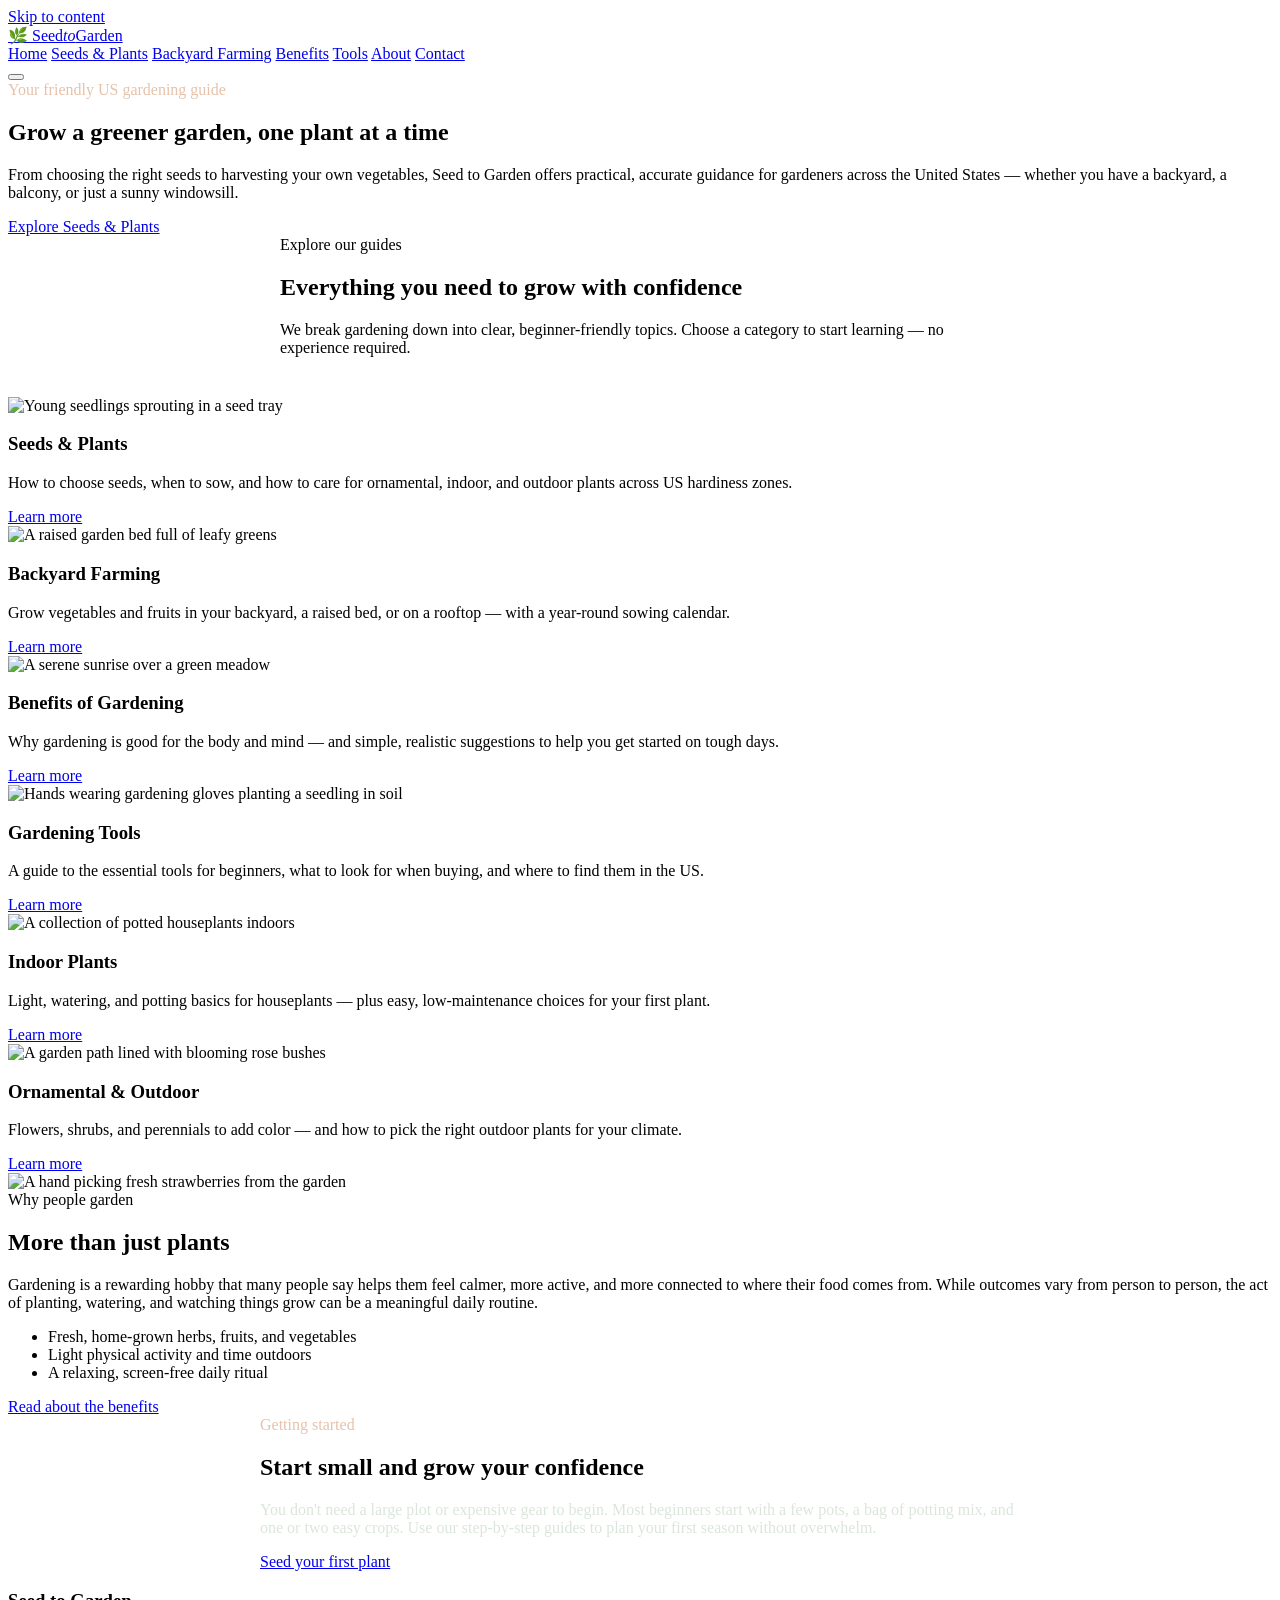
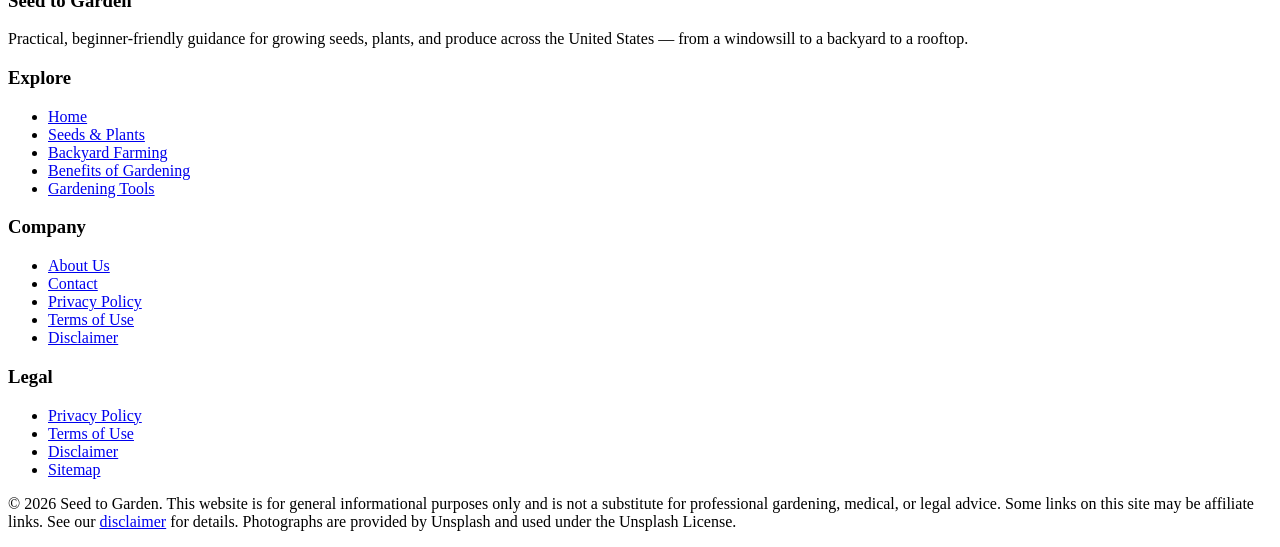
==== index.html @ 26f3e38b "Remove Google tag tracking scripts Removed Google tag (gtag.js) tracking scripts from index.html." ====
<!DOCTYPE html>
<html lang="en">
<head>
 
  <meta charset="UTF-8" />
  <meta name="viewport" content="width=device-width, initial-scale=1.0" />
  <title>Seed to Garden — Gardening Guide for the USA</title>
  <meta name="description" content="Beginner friendly guides to growing seeds, plants, fruits and vegetables across the United States. Learn how to sow, water, and care for indoor, outdoor, and ornamental plants." />
  <link rel="preconnect" href="https://fonts.googleapis.com" />
  <link rel="preconnect" href="https://fonts.gstatic.com" crossorigin />
  <link href="https://fonts.googleapis.com/css2?family=Inter:wght@400;500;600;700&family=Playfair+Display:ital,wght@0,600;0,700;1,600&display=swap" rel="stylesheet" />
  <link rel="icon" href="data:image/svg+xml,%3Csvg xmlns='http://www.w3.org/2000/svg' viewBox='0 0 32 32'%3E%3Ctext y='24' font-size='24'%3E%F0%9F%8C%BF%3C/text%3E%3C/svg%3E" />
  <link rel="stylesheet" href="css/styles.css" />
</head>
<body>
  <a class="skip-link" href="#main">Skip to content</a>
  <header class="site-header" id="siteHeader">
    <div class="container header-inner">
      <a class="brand" href="index.html">
        <span class="brand-mark" aria-hidden="true">🌿</span>
        <span class="brand-text">Seed<em>to</em>Garden</span>
      </a>
      <nav class="main-nav" id="mainNav" aria-label="Main navigation">
        <a href="index.html">Home</a>
        <a href="seeds-plants.html">Seeds &amp; Plants</a>
        <a href="backyard-farming.html">Backyard Farming</a>
        <a href="benefits.html">Benefits</a>
        <a href="tools.html">Tools</a>
        <a href="about.html">About</a>
        <a href="contact.html">Contact</a>
      </nav>
      <button class="nav-toggle" id="navToggle" aria-label="Toggle navigation" aria-expanded="false" aria-controls="mainNav">
        <span></span><span></span><span></span>
      </button>
    </div>
  </header>

  <main id="main">
    <section class="hero">
      <div class="hero-bg" style="background-image:url('https://images.unsplash.com/photo-1416879595882-3373a0480b5b?auto=format&fit=crop&w=1600&q=75')"></div>
      <div class="container">
        <span class="eyebrow" style="color:#e6c2ab">Your friendly US gardening guide</span>
        <h1>Grow a greener garden, one plant at a time</h1>
        <p>From choosing the right seeds to harvesting your own vegetables, Seed to Garden offers practical, accurate guidance for gardeners across the United States — whether you have a backyard, a balcony, or just a sunny windowsill.</p>
        <div class="hero-actions">
          <a class="btn btn-light btn-lg" href="seeds-plants.html">Explore Seeds &amp; Plants</a>
          <a class="btn btn-outline btn-lg" style="border-color:#fff;color:#fff" href="backyard-farming.html">Start Backyard Farming</a>
        </div>
      </div>
    </section>
    <section class="section">
      <div class="container">
        <div class="center" style="max-width:720px;margin:0 auto 40px">
          <span class="eyebrow">Explore our guides</span>
          <h2>Everything you need to grow with confidence</h2>
          <p class="lead">We break gardening down into clear, beginner-friendly topics. Choose a category to start learning — no experience required.</p>
        </div>
        <div class="grid grid-3">
          <article class="card">
            <div class="card-img"><img src="https://images.unsplash.com/photo-1466692476868-aef1dfb1e735?auto=format&fit=crop&w=800&q=70" alt="Young seedlings sprouting in a seed tray" data-fallback loading="lazy" /></div>
            <div class="card-body">
              <h3>Seeds &amp; Plants</h3>
              <p>How to choose seeds, when to sow, and how to care for ornamental, indoor, and outdoor plants across US hardiness zones.</p>
              <a class="btn btn-primary" href="seeds-plants.html">Learn more</a>
            </div>
          </article>
          <article class="card">
            <div class="card-img"><img src="https://images.unsplash.com/photo-1591857177580-dc82b9ac4e1e?auto=format&fit=crop&w=800&q=70" alt="A raised garden bed full of leafy greens" data-fallback loading="lazy" /></div>
            <div class="card-body">
              <h3>Backyard Farming</h3>
              <p>Grow vegetables and fruits in your backyard, a raised bed, or on a rooftop — with a year-round sowing calendar.</p>
              <a class="btn btn-primary" href="backyard-farming.html">Learn more</a>
            </div>
          </article>
          <article class="card">
            <div class="card-img"><img src="https://images.unsplash.com/photo-1470252649378-9c29740c9fa8?auto=format&fit=crop&w=800&q=70" alt="A serene sunrise over a green meadow" data-fallback loading="lazy" /></div>
            <div class="card-body">
              <h3>Benefits of Gardening</h3>
              <p>Why gardening is good for the body and mind — and simple, realistic suggestions to help you get started on tough days.</p>
              <a class="btn btn-primary" href="benefits.html">Learn more</a>
            </div>
          </article>
          <article class="card">
            <div class="card-img"><img src="https://images.unsplash.com/photo-1622383563227-04401ab4e5ea?auto=format&fit=crop&w=800&q=70" alt="Hands wearing gardening gloves planting a seedling in soil" data-fallback loading="lazy" /></div>
            <div class="card-body">
              <h3>Gardening Tools</h3>
              <p>A guide to the essential tools for beginners, what to look for when buying, and where to find them in the US.</p>
              <a class="btn btn-primary" href="tools.html">Learn more</a>
            </div>
          </article>
          <article class="card">
            <div class="card-img"><img src="https://images.unsplash.com/photo-1592150621744-aca64f48394a?auto=format&fit=crop&w=800&q=70" alt="A collection of potted houseplants indoors" data-fallback loading="lazy" /></div>
            <div class="card-body">
              <h3>Indoor Plants</h3>
              <p>Light, watering, and potting basics for houseplants — plus easy, low-maintenance choices for your first plant.</p>
              <a class="btn btn-primary" href="seeds-plants.html#indoor">Learn more</a>
            </div>
          </article>
          <article class="card">
            <div class="card-img"><img src="https://images.unsplash.com/photo-1585320806297-9794b3e4eeae?auto=format&fit=crop&w=800&q=70" alt="A garden path lined with blooming rose bushes" data-fallback loading="lazy" /></div>
            <div class="card-body">
              <h3>Ornamental &amp; Outdoor</h3>
              <p>Flowers, shrubs, and perennials to add color — and how to pick the right outdoor plants for your climate.</p>
              <a class="btn btn-primary" href="seeds-plants.html#ornamental">Learn more</a>
            </div>
          </article>
        </div>
      </div>
    </section>
    <section class="section section-sand">
      <div class="container split">
        <div class="split-img"><img src="https://images.unsplash.com/photo-1500651230702-0e2d8a49d4ad?auto=format&fit=crop&w=900&q=70" alt="A hand picking fresh strawberries from the garden" data-fallback loading="lazy" /></div>
        <div>
          <span class="eyebrow">Why people garden</span>
          <h2>More than just plants</h2>
          <p>Gardening is a rewarding hobby that many people say helps them feel calmer, more active, and more connected to where their food comes from. While outcomes vary from person to person, the act of planting, watering, and watching things grow can be a meaningful daily routine.</p>
          <ul class="tick-list">
            <li>Fresh, home-grown herbs, fruits, and vegetables</li>
            <li>Light physical activity and time outdoors</li>
            <li>A relaxing, screen-free daily ritual</li>
          </ul>
          <a class="btn btn-primary mt-0" href="benefits.html">Read about the benefits</a>
        </div>
      </div>
    </section>

    <section class="section section-green">
      <div class="container center" style="max-width:760px;margin:0 auto">
        <span class="eyebrow" style="color:#e6c2ab">Getting started</span>
        <h2>Start small and grow your confidence</h2>
        <p style="color:#dbe6db">You don't need a large plot or expensive gear to begin. Most beginners start with a few pots, a bag of potting mix, and one or two easy crops. Use our step-by-step guides to plan your first season without overwhelm.</p>
        <div class="hero-actions" style="justify-content:center">
          <a class="btn btn-light btn-lg" href="seeds-plants.html">Seed your first plant</a>
          <a class="btn btn-outline btn-lg" style="border-color:#fff;color:#fff" href="contact.html">Ask us a question</a>
        </div>
      </div>
    </section>
  </main>

  <footer class="site-footer">
    <div class="container footer-grid">
      <div class="footer-col">
        <h3>Seed to Garden</h3>
        <p>Practical, beginner-friendly guidance for growing seeds, plants, and produce across the United States — from a windowsill to a backyard to a rooftop.</p>
      </div>
      <div class="footer-col">
        <h3>Explore</h3>
        <ul>
          <li><a href="index.html">Home</a></li>
          <li><a href="seeds-plants.html">Seeds &amp; Plants</a></li>
          <li><a href="backyard-farming.html">Backyard Farming</a></li>
          <li><a href="benefits.html">Benefits of Gardening</a></li>
          <li><a href="tools.html">Gardening Tools</a></li>
        </ul>
      </div>
      <div class="footer-col">
        <h3>Company</h3>
        <ul>
          <li><a href="about.html">About Us</a></li>
          <li><a href="contact.html">Contact</a></li>
          <li><a href="privacy-policy.html">Privacy Policy</a></li>
          <li><a href="terms.html">Terms of Use</a></li>
          <li><a href="disclaimer.html">Disclaimer</a></li>
        </ul>
      </div>
      <div class="footer-col">
        <h3>Legal</h3>
        <ul>
          <li><a href="privacy-policy.html">Privacy Policy</a></li>
          <li><a href="terms.html">Terms of Use</a></li>
          <li><a href="disclaimer.html">Disclaimer</a></li>
          <li><a href="sitemap.html">Sitemap</a></li>
        </ul>
      </div>
    </div>
    <div class="container footer-bottom">
      <p>&copy; <span id="year">2026</span> Seed to Garden. This website is for general informational purposes only and is not a substitute for professional gardening, medical, or legal advice. Some links on this site may be affiliate links. See our <a href="disclaimer.html">disclaimer</a> for details. Photographs are provided by Unsplash and used under the Unsplash License.</p>
    </div>
  </footer>

  <script src="js/main.js"></script>
</body>
</html>
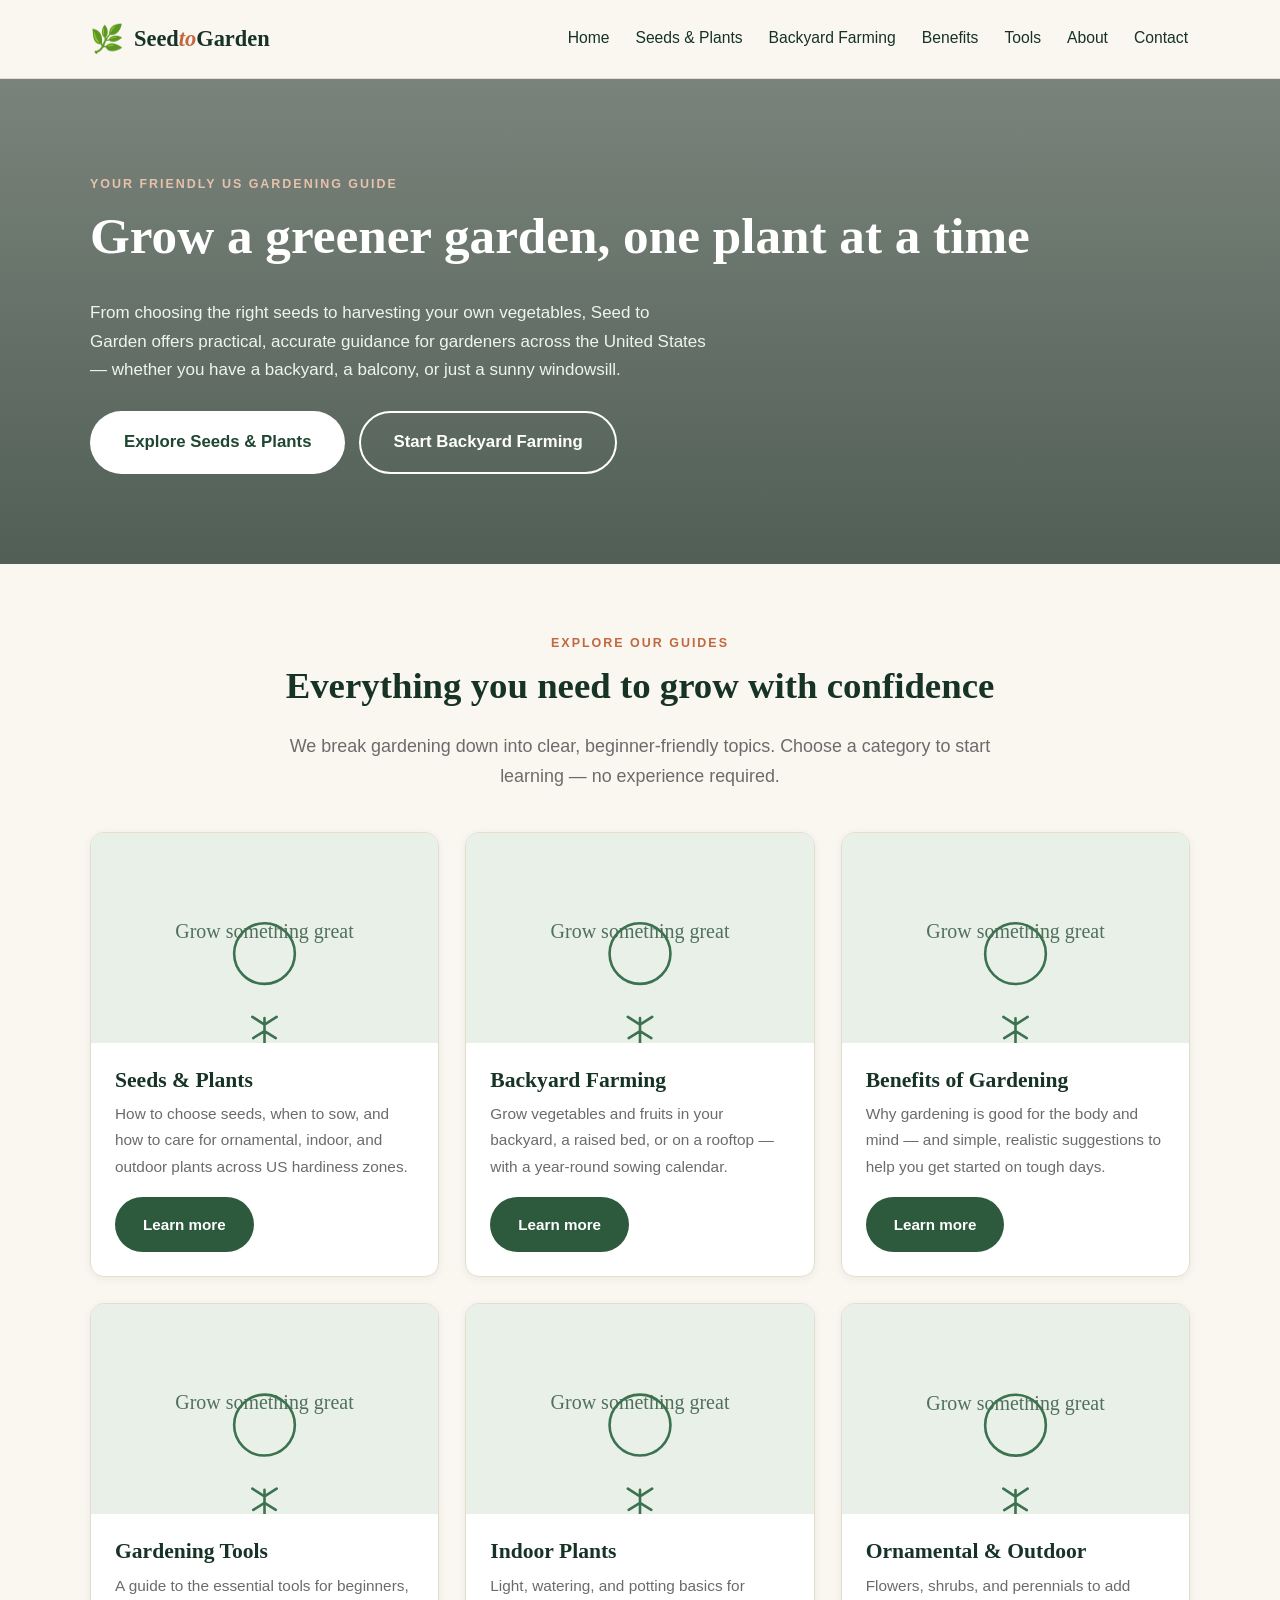
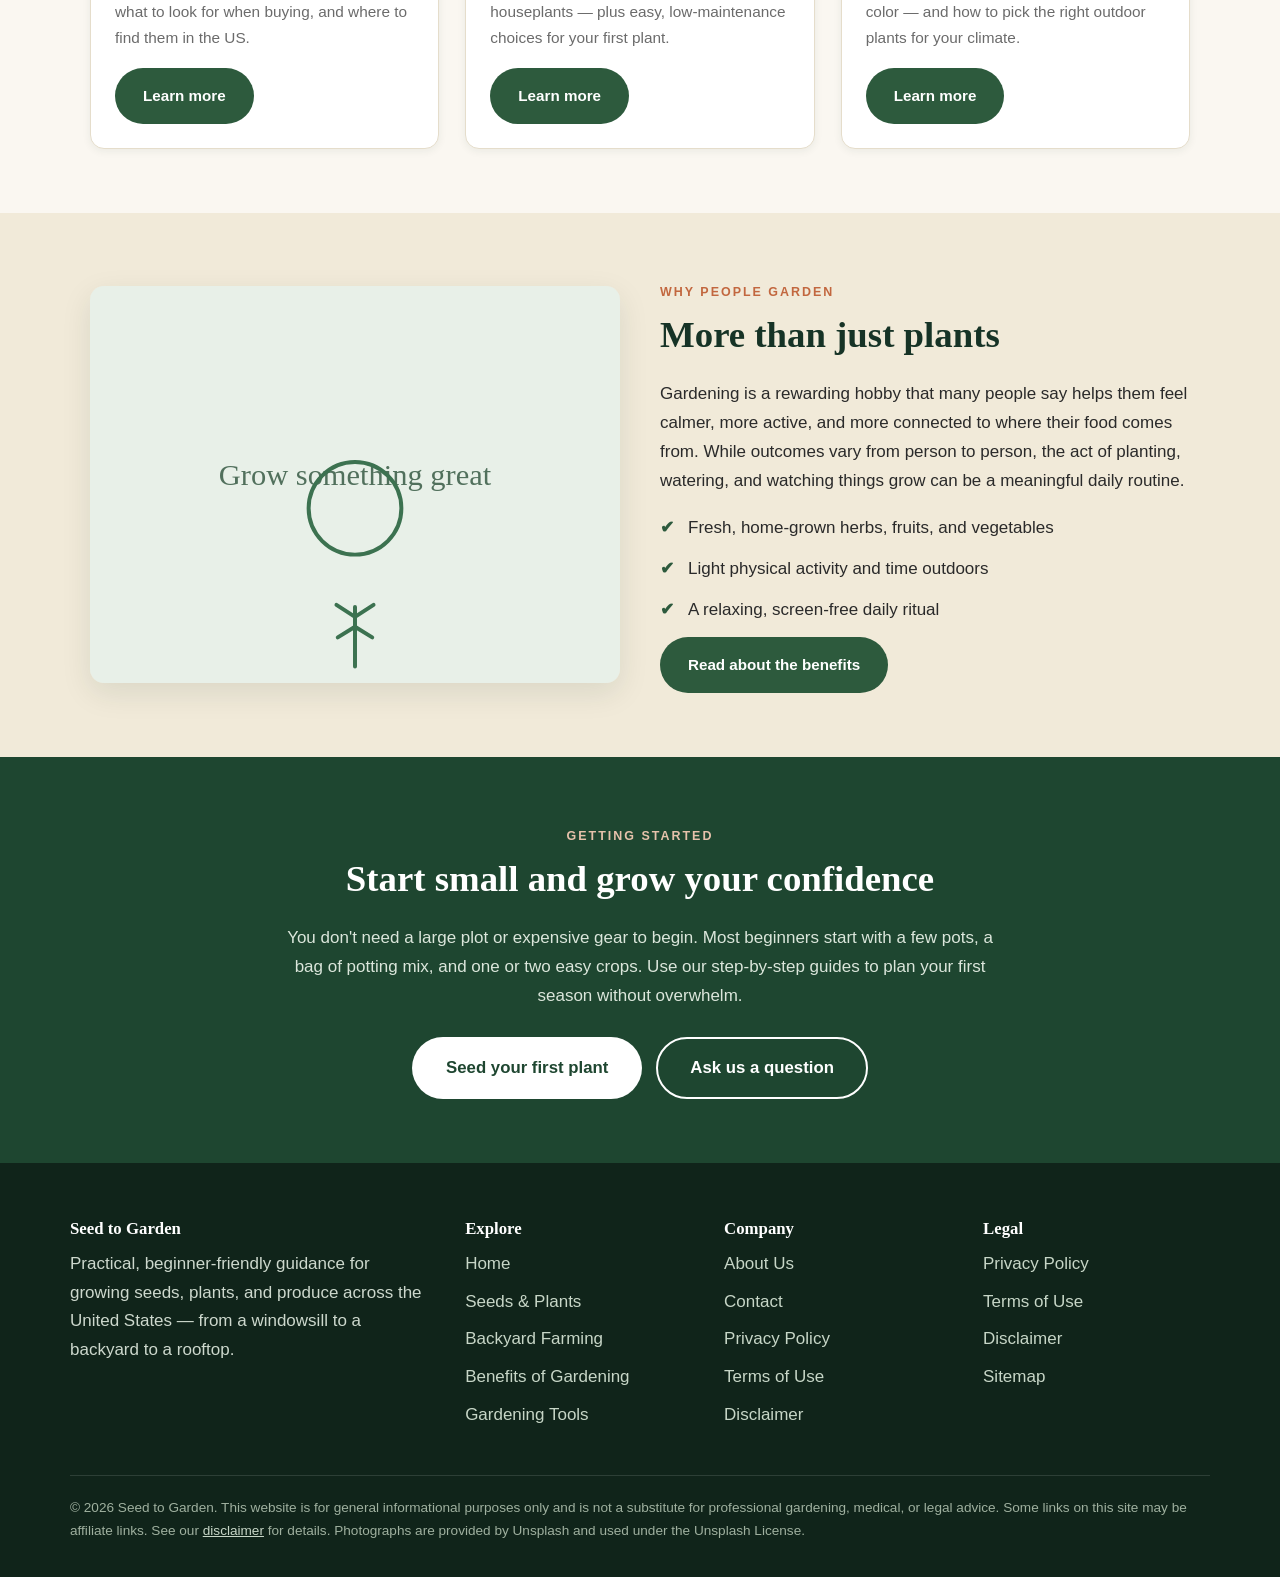
==== commit ef4704e8: "Seed to Garden: complete static site (pages, styles, assets, Heroku Procfile/package.json)" ====
--- a/index.html
+++ b/index.html
@@ -1,184 +1,192 @@
-<!DOCTYPE html>
-<html lang="en">
-<head>
- 
-  <meta charset="UTF-8" />
-  <meta name="viewport" content="width=device-width, initial-scale=1.0" />
-  <title>Seed to Garden — Gardening Guide for the USA</title>
-  <meta name="description" content="Beginner friendly guides to growing seeds, plants, fruits and vegetables across the United States. Learn how to sow, water, and care for indoor, outdoor, and ornamental plants." />
-  <link rel="preconnect" href="https://fonts.googleapis.com" />
-  <link rel="preconnect" href="https://fonts.gstatic.com" crossorigin />
-  <link href="https://fonts.googleapis.com/css2?family=Inter:wght@400;500;600;700&family=Playfair+Display:ital,wght@0,600;0,700;1,600&display=swap" rel="stylesheet" />
-  <link rel="icon" href="data:image/svg+xml,%3Csvg xmlns='http://www.w3.org/2000/svg' viewBox='0 0 32 32'%3E%3Ctext y='24' font-size='24'%3E%F0%9F%8C%BF%3C/text%3E%3C/svg%3E" />
-  <link rel="stylesheet" href="css/styles.css" />
-</head>
-<body>
-  <a class="skip-link" href="#main">Skip to content</a>
-  <header class="site-header" id="siteHeader">
-    <div class="container header-inner">
-      <a class="brand" href="index.html">
-        <span class="brand-mark" aria-hidden="true">🌿</span>
-        <span class="brand-text">Seed<em>to</em>Garden</span>
-      </a>
-      <nav class="main-nav" id="mainNav" aria-label="Main navigation">
-        <a href="index.html">Home</a>
-        <a href="seeds-plants.html">Seeds &amp; Plants</a>
-        <a href="backyard-farming.html">Backyard Farming</a>
-        <a href="benefits.html">Benefits</a>
-        <a href="tools.html">Tools</a>
-        <a href="about.html">About</a>
-        <a href="contact.html">Contact</a>
-      </nav>
-      <button class="nav-toggle" id="navToggle" aria-label="Toggle navigation" aria-expanded="false" aria-controls="mainNav">
-        <span></span><span></span><span></span>
-      </button>
-    </div>
-  </header>
-
-  <main id="main">
-    <section class="hero">
-      <div class="hero-bg" style="background-image:url('https://images.unsplash.com/photo-1416879595882-3373a0480b5b?auto=format&fit=crop&w=1600&q=75')"></div>
-      <div class="container">
-        <span class="eyebrow" style="color:#e6c2ab">Your friendly US gardening guide</span>
-        <h1>Grow a greener garden, one plant at a time</h1>
-        <p>From choosing the right seeds to harvesting your own vegetables, Seed to Garden offers practical, accurate guidance for gardeners across the United States — whether you have a backyard, a balcony, or just a sunny windowsill.</p>
-        <div class="hero-actions">
-          <a class="btn btn-light btn-lg" href="seeds-plants.html">Explore Seeds &amp; Plants</a>
-          <a class="btn btn-outline btn-lg" style="border-color:#fff;color:#fff" href="backyard-farming.html">Start Backyard Farming</a>
-        </div>
-      </div>
-    </section>
-    <section class="section">
-      <div class="container">
-        <div class="center" style="max-width:720px;margin:0 auto 40px">
-          <span class="eyebrow">Explore our guides</span>
-          <h2>Everything you need to grow with confidence</h2>
-          <p class="lead">We break gardening down into clear, beginner-friendly topics. Choose a category to start learning — no experience required.</p>
-        </div>
-        <div class="grid grid-3">
-          <article class="card">
-            <div class="card-img"><img src="https://images.unsplash.com/photo-1466692476868-aef1dfb1e735?auto=format&fit=crop&w=800&q=70" alt="Young seedlings sprouting in a seed tray" data-fallback loading="lazy" /></div>
-            <div class="card-body">
-              <h3>Seeds &amp; Plants</h3>
-              <p>How to choose seeds, when to sow, and how to care for ornamental, indoor, and outdoor plants across US hardiness zones.</p>
-              <a class="btn btn-primary" href="seeds-plants.html">Learn more</a>
-            </div>
-          </article>
-          <article class="card">
-            <div class="card-img"><img src="https://images.unsplash.com/photo-1591857177580-dc82b9ac4e1e?auto=format&fit=crop&w=800&q=70" alt="A raised garden bed full of leafy greens" data-fallback loading="lazy" /></div>
-            <div class="card-body">
-              <h3>Backyard Farming</h3>
-              <p>Grow vegetables and fruits in your backyard, a raised bed, or on a rooftop — with a year-round sowing calendar.</p>
-              <a class="btn btn-primary" href="backyard-farming.html">Learn more</a>
-            </div>
-          </article>
-          <article class="card">
-            <div class="card-img"><img src="https://images.unsplash.com/photo-1470252649378-9c29740c9fa8?auto=format&fit=crop&w=800&q=70" alt="A serene sunrise over a green meadow" data-fallback loading="lazy" /></div>
-            <div class="card-body">
-              <h3>Benefits of Gardening</h3>
-              <p>Why gardening is good for the body and mind — and simple, realistic suggestions to help you get started on tough days.</p>
-              <a class="btn btn-primary" href="benefits.html">Learn more</a>
-            </div>
-          </article>
-          <article class="card">
-            <div class="card-img"><img src="https://images.unsplash.com/photo-1622383563227-04401ab4e5ea?auto=format&fit=crop&w=800&q=70" alt="Hands wearing gardening gloves planting a seedling in soil" data-fallback loading="lazy" /></div>
-            <div class="card-body">
-              <h3>Gardening Tools</h3>
-              <p>A guide to the essential tools for beginners, what to look for when buying, and where to find them in the US.</p>
-              <a class="btn btn-primary" href="tools.html">Learn more</a>
-            </div>
-          </article>
-          <article class="card">
-            <div class="card-img"><img src="https://images.unsplash.com/photo-1592150621744-aca64f48394a?auto=format&fit=crop&w=800&q=70" alt="A collection of potted houseplants indoors" data-fallback loading="lazy" /></div>
-            <div class="card-body">
-              <h3>Indoor Plants</h3>
-              <p>Light, watering, and potting basics for houseplants — plus easy, low-maintenance choices for your first plant.</p>
-              <a class="btn btn-primary" href="seeds-plants.html#indoor">Learn more</a>
-            </div>
-          </article>
-          <article class="card">
-            <div class="card-img"><img src="https://images.unsplash.com/photo-1585320806297-9794b3e4eeae?auto=format&fit=crop&w=800&q=70" alt="A garden path lined with blooming rose bushes" data-fallback loading="lazy" /></div>
-            <div class="card-body">
-              <h3>Ornamental &amp; Outdoor</h3>
-              <p>Flowers, shrubs, and perennials to add color — and how to pick the right outdoor plants for your climate.</p>
-              <a class="btn btn-primary" href="seeds-plants.html#ornamental">Learn more</a>
-            </div>
-          </article>
-        </div>
-      </div>
-    </section>
-    <section class="section section-sand">
-      <div class="container split">
-        <div class="split-img"><img src="https://images.unsplash.com/photo-1500651230702-0e2d8a49d4ad?auto=format&fit=crop&w=900&q=70" alt="A hand picking fresh strawberries from the garden" data-fallback loading="lazy" /></div>
-        <div>
-          <span class="eyebrow">Why people garden</span>
-          <h2>More than just plants</h2>
-          <p>Gardening is a rewarding hobby that many people say helps them feel calmer, more active, and more connected to where their food comes from. While outcomes vary from person to person, the act of planting, watering, and watching things grow can be a meaningful daily routine.</p>
-          <ul class="tick-list">
-            <li>Fresh, home-grown herbs, fruits, and vegetables</li>
-            <li>Light physical activity and time outdoors</li>
-            <li>A relaxing, screen-free daily ritual</li>
-          </ul>
-          <a class="btn btn-primary mt-0" href="benefits.html">Read about the benefits</a>
-        </div>
-      </div>
-    </section>
-
-    <section class="section section-green">
-      <div class="container center" style="max-width:760px;margin:0 auto">
-        <span class="eyebrow" style="color:#e6c2ab">Getting started</span>
-        <h2>Start small and grow your confidence</h2>
-        <p style="color:#dbe6db">You don't need a large plot or expensive gear to begin. Most beginners start with a few pots, a bag of potting mix, and one or two easy crops. Use our step-by-step guides to plan your first season without overwhelm.</p>
-        <div class="hero-actions" style="justify-content:center">
-          <a class="btn btn-light btn-lg" href="seeds-plants.html">Seed your first plant</a>
-          <a class="btn btn-outline btn-lg" style="border-color:#fff;color:#fff" href="contact.html">Ask us a question</a>
-        </div>
-      </div>
-    </section>
-  </main>
-
-  <footer class="site-footer">
-    <div class="container footer-grid">
-      <div class="footer-col">
-        <h3>Seed to Garden</h3>
-        <p>Practical, beginner-friendly guidance for growing seeds, plants, and produce across the United States — from a windowsill to a backyard to a rooftop.</p>
-      </div>
-      <div class="footer-col">
-        <h3>Explore</h3>
-        <ul>
-          <li><a href="index.html">Home</a></li>
-          <li><a href="seeds-plants.html">Seeds &amp; Plants</a></li>
-          <li><a href="backyard-farming.html">Backyard Farming</a></li>
-          <li><a href="benefits.html">Benefits of Gardening</a></li>
-          <li><a href="tools.html">Gardening Tools</a></li>
-        </ul>
-      </div>
-      <div class="footer-col">
-        <h3>Company</h3>
-        <ul>
-          <li><a href="about.html">About Us</a></li>
-          <li><a href="contact.html">Contact</a></li>
-          <li><a href="privacy-policy.html">Privacy Policy</a></li>
-          <li><a href="terms.html">Terms of Use</a></li>
-          <li><a href="disclaimer.html">Disclaimer</a></li>
-        </ul>
-      </div>
-      <div class="footer-col">
-        <h3>Legal</h3>
-        <ul>
-          <li><a href="privacy-policy.html">Privacy Policy</a></li>
-          <li><a href="terms.html">Terms of Use</a></li>
-          <li><a href="disclaimer.html">Disclaimer</a></li>
-          <li><a href="sitemap.html">Sitemap</a></li>
-        </ul>
-      </div>
-    </div>
-    <div class="container footer-bottom">
-      <p>&copy; <span id="year">2026</span> Seed to Garden. This website is for general informational purposes only and is not a substitute for professional gardening, medical, or legal advice. Some links on this site may be affiliate links. See our <a href="disclaimer.html">disclaimer</a> for details. Photographs are provided by Unsplash and used under the Unsplash License.</p>
-    </div>
-  </footer>
-
-  <script src="js/main.js"></script>
-</body>
-</html>
-
+<!DOCTYPE html>
+<html lang="en">
+<head>
+  <!-- Google tag (gtag.js) -->
+  <script async src="https://www.googletagmanager.com/gtag/js?id=AW-17684216697"></script>
+  <script>
+    window.dataLayer = window.dataLayer || [];
+    function gtag(){dataLayer.push(arguments);}
+    gtag('js', new Date());
+
+    gtag('config', 'AW-17684216697');
+  </script>
+  <meta charset="UTF-8" />
+  <meta name="viewport" content="width=device-width, initial-scale=1.0" />
+  <title>Seed to Garden — Gardening Guide for the USA</title>
+  <meta name="description" content="Beginner friendly guides to growing seeds, plants, fruits and vegetables across the United States. Learn how to sow, water, and care for indoor, outdoor, and ornamental plants." />
+  <link rel="preconnect" href="https://fonts.googleapis.com" />
+  <link rel="preconnect" href="https://fonts.gstatic.com" crossorigin />
+  <link href="https://fonts.googleapis.com/css2?family=Inter:wght@400;500;600;700&family=Playfair+Display:ital,wght@0,600;0,700;1,600&display=swap" rel="stylesheet" />
+  <link rel="icon" href="data:image/svg+xml,%3Csvg xmlns='http://www.w3.org/2000/svg' viewBox='0 0 32 32'%3E%3Ctext y='24' font-size='24'%3E%F0%9F%8C%BF%3C/text%3E%3C/svg%3E" />
+  <link rel="stylesheet" href="css/styles.css" />
+</head>
+<body>
+  <a class="skip-link" href="#main">Skip to content</a>
+  <header class="site-header" id="siteHeader">
+    <div class="container header-inner">
+      <a class="brand" href="index.html">
+        <span class="brand-mark" aria-hidden="true">🌿</span>
+        <span class="brand-text">Seed<em>to</em>Garden</span>
+      </a>
+      <nav class="main-nav" id="mainNav" aria-label="Main navigation">
+        <a href="index.html">Home</a>
+        <a href="seeds-plants.html">Seeds &amp; Plants</a>
+        <a href="backyard-farming.html">Backyard Farming</a>
+        <a href="benefits.html">Benefits</a>
+        <a href="tools.html">Tools</a>
+        <a href="about.html">About</a>
+        <a href="contact.html">Contact</a>
+      </nav>
+      <button class="nav-toggle" id="navToggle" aria-label="Toggle navigation" aria-expanded="false" aria-controls="mainNav">
+        <span></span><span></span><span></span>
+      </button>
+    </div>
+  </header>
+
+  <main id="main">
+    <section class="hero">
+      <div class="hero-bg" style="background-image:url('https://images.unsplash.com/photo-1416879595882-3373a0480b5b?auto=format&fit=crop&w=1600&q=75')"></div>
+      <div class="container">
+        <span class="eyebrow" style="color:#e6c2ab">Your friendly US gardening guide</span>
+        <h1>Grow a greener garden, one plant at a time</h1>
+        <p>From choosing the right seeds to harvesting your own vegetables, Seed to Garden offers practical, accurate guidance for gardeners across the United States — whether you have a backyard, a balcony, or just a sunny windowsill.</p>
+        <div class="hero-actions">
+          <a class="btn btn-light btn-lg" href="seeds-plants.html">Explore Seeds &amp; Plants</a>
+          <a class="btn btn-outline btn-lg" style="border-color:#fff;color:#fff" href="backyard-farming.html">Start Backyard Farming</a>
+        </div>
+      </div>
+    </section>
+    <section class="section">
+      <div class="container">
+        <div class="center" style="max-width:720px;margin:0 auto 40px">
+          <span class="eyebrow">Explore our guides</span>
+          <h2>Everything you need to grow with confidence</h2>
+          <p class="lead">We break gardening down into clear, beginner-friendly topics. Choose a category to start learning — no experience required.</p>
+        </div>
+        <div class="grid grid-3">
+          <article class="card">
+            <div class="card-img"><img src="https://images.unsplash.com/photo-1466692476868-aef1dfb1e735?auto=format&fit=crop&w=800&q=70" alt="Young seedlings sprouting in a seed tray" data-fallback loading="lazy" /></div>
+            <div class="card-body">
+              <h3>Seeds &amp; Plants</h3>
+              <p>How to choose seeds, when to sow, and how to care for ornamental, indoor, and outdoor plants across US hardiness zones.</p>
+              <a class="btn btn-primary" href="seeds-plants.html">Learn more</a>
+            </div>
+          </article>
+          <article class="card">
+            <div class="card-img"><img src="https://images.unsplash.com/photo-1591857177580-dc82b9ac4e1e?auto=format&fit=crop&w=800&q=70" alt="A raised garden bed full of leafy greens" data-fallback loading="lazy" /></div>
+            <div class="card-body">
+              <h3>Backyard Farming</h3>
+              <p>Grow vegetables and fruits in your backyard, a raised bed, or on a rooftop — with a year-round sowing calendar.</p>
+              <a class="btn btn-primary" href="backyard-farming.html">Learn more</a>
+            </div>
+          </article>
+          <article class="card">
+            <div class="card-img"><img src="https://images.unsplash.com/photo-1470252649378-9c29740c9fa8?auto=format&fit=crop&w=800&q=70" alt="A serene sunrise over a green meadow" data-fallback loading="lazy" /></div>
+            <div class="card-body">
+              <h3>Benefits of Gardening</h3>
+              <p>Why gardening is good for the body and mind — and simple, realistic suggestions to help you get started on tough days.</p>
+              <a class="btn btn-primary" href="benefits.html">Learn more</a>
+            </div>
+          </article>
+          <article class="card">
+            <div class="card-img"><img src="https://images.unsplash.com/photo-1622383563227-04401ab4e5ea?auto=format&fit=crop&w=800&q=70" alt="Hands wearing gardening gloves planting a seedling in soil" data-fallback loading="lazy" /></div>
+            <div class="card-body">
+              <h3>Gardening Tools</h3>
+              <p>A guide to the essential tools for beginners, what to look for when buying, and where to find them in the US.</p>
+              <a class="btn btn-primary" href="tools.html">Learn more</a>
+            </div>
+          </article>
+          <article class="card">
+            <div class="card-img"><img src="https://images.unsplash.com/photo-1592150621744-aca64f48394a?auto=format&fit=crop&w=800&q=70" alt="A collection of potted houseplants indoors" data-fallback loading="lazy" /></div>
+            <div class="card-body">
+              <h3>Indoor Plants</h3>
+              <p>Light, watering, and potting basics for houseplants — plus easy, low-maintenance choices for your first plant.</p>
+              <a class="btn btn-primary" href="seeds-plants.html#indoor">Learn more</a>
+            </div>
+          </article>
+          <article class="card">
+            <div class="card-img"><img src="https://images.unsplash.com/photo-1585320806297-9794b3e4eeae?auto=format&fit=crop&w=800&q=70" alt="A garden path lined with blooming rose bushes" data-fallback loading="lazy" /></div>
+            <div class="card-body">
+              <h3>Ornamental &amp; Outdoor</h3>
+              <p>Flowers, shrubs, and perennials to add color — and how to pick the right outdoor plants for your climate.</p>
+              <a class="btn btn-primary" href="seeds-plants.html#ornamental">Learn more</a>
+            </div>
+          </article>
+        </div>
+      </div>
+    </section>
+    <section class="section section-sand">
+      <div class="container split">
+        <div class="split-img"><img src="https://images.unsplash.com/photo-1500651230702-0e2d8a49d4ad?auto=format&fit=crop&w=900&q=70" alt="A hand picking fresh strawberries from the garden" data-fallback loading="lazy" /></div>
+        <div>
+          <span class="eyebrow">Why people garden</span>
+          <h2>More than just plants</h2>
+          <p>Gardening is a rewarding hobby that many people say helps them feel calmer, more active, and more connected to where their food comes from. While outcomes vary from person to person, the act of planting, watering, and watching things grow can be a meaningful daily routine.</p>
+          <ul class="tick-list">
+            <li>Fresh, home-grown herbs, fruits, and vegetables</li>
+            <li>Light physical activity and time outdoors</li>
+            <li>A relaxing, screen-free daily ritual</li>
+          </ul>
+          <a class="btn btn-primary mt-0" href="benefits.html">Read about the benefits</a>
+        </div>
+      </div>
+    </section>
+
+    <section class="section section-green">
+      <div class="container center" style="max-width:760px;margin:0 auto">
+        <span class="eyebrow" style="color:#e6c2ab">Getting started</span>
+        <h2>Start small and grow your confidence</h2>
+        <p style="color:#dbe6db">You don't need a large plot or expensive gear to begin. Most beginners start with a few pots, a bag of potting mix, and one or two easy crops. Use our step-by-step guides to plan your first season without overwhelm.</p>
+        <div class="hero-actions" style="justify-content:center">
+          <a class="btn btn-light btn-lg" href="seeds-plants.html">Seed your first plant</a>
+          <a class="btn btn-outline btn-lg" style="border-color:#fff;color:#fff" href="contact.html">Ask us a question</a>
+        </div>
+      </div>
+    </section>
+  </main>
+
+  <footer class="site-footer">
+    <div class="container footer-grid">
+      <div class="footer-col">
+        <h3>Seed to Garden</h3>
+        <p>Practical, beginner-friendly guidance for growing seeds, plants, and produce across the United States — from a windowsill to a backyard to a rooftop.</p>
+      </div>
+      <div class="footer-col">
+        <h3>Explore</h3>
+        <ul>
+          <li><a href="index.html">Home</a></li>
+          <li><a href="seeds-plants.html">Seeds &amp; Plants</a></li>
+          <li><a href="backyard-farming.html">Backyard Farming</a></li>
+          <li><a href="benefits.html">Benefits of Gardening</a></li>
+          <li><a href="tools.html">Gardening Tools</a></li>
+        </ul>
+      </div>
+      <div class="footer-col">
+        <h3>Company</h3>
+        <ul>
+          <li><a href="about.html">About Us</a></li>
+          <li><a href="contact.html">Contact</a></li>
+          <li><a href="privacy-policy.html">Privacy Policy</a></li>
+          <li><a href="terms.html">Terms of Use</a></li>
+          <li><a href="disclaimer.html">Disclaimer</a></li>
+        </ul>
+      </div>
+      <div class="footer-col">
+        <h3>Legal</h3>
+        <ul>
+          <li><a href="privacy-policy.html">Privacy Policy</a></li>
+          <li><a href="terms.html">Terms of Use</a></li>
+          <li><a href="disclaimer.html">Disclaimer</a></li>
+          <li><a href="sitemap.html">Sitemap</a></li>
+        </ul>
+      </div>
+    </div>
+    <div class="container footer-bottom">
+      <p>&copy; <span id="year">2026</span> Seed to Garden. This website is for general informational purposes only and is not a substitute for professional gardening, medical, or legal advice. Some links on this site may be affiliate links. See our <a href="disclaimer.html">disclaimer</a> for details. Photographs are provided by Unsplash and used under the Unsplash License.</p>
+    </div>
+  </footer>
+
+  <script src="js/main.js"></script>
+</body>
+</html>
+
--- a/css/styles.css
+++ b/css/styles.css
@@ -0,0 +1,250 @@
+/* Seed to Garden — styles */
+/* ========================================================================== */
+:root{
+  --green-950:#10241a;
+  --green-900:#163326;
+  --green-800:#1e4630;
+  --green-700:#2d5a3d;
+  --green-600:#3c7250;
+  --green-100:#e8f0e8;
+  --cream:#faf7f1;
+  --sand:#f1ead9;
+  --sand-deep:#e6dcc2;
+  --terracotta:#c2673f;
+  --terracotta-2:#a95230;
+  --text:#2a2a2a;
+  --muted:#6b6b6b;
+  --line:#e5ddcb;
+  --white:#ffffff;
+  --radius:14px;
+  --radius-sm:9px;
+  --shadow-sm:0 2px 8px rgba(22,51,38,.07);
+  --shadow:0 10px 30px rgba(22,51,38,.10);
+  --shadow-lg:0 18px 50px rgba(22,51,38,.16);
+  --container:1140px;
+  --font-head:"Playfair Display",Georgia,"Times New Roman",serif;
+  --font-body:"Inter",-apple-system,BlinkMacSystemFont,"Segoe UI",Roboto,Helvetica,Arial,sans-serif;
+}
+
+*{box-sizing:border-box}
+html{-webkit-text-size-adjust:100%;scroll-behavior:smooth}
+body{
+  margin:0;
+  font-family:var(--font-body);
+  color:var(--text);
+  background:var(--cream);
+  line-height:1.7;
+  font-size:17px;
+}
+img{max-width:100%;display:block}
+a{color:var(--green-700);text-decoration:none}
+a:hover{color:var(--terracotta)}
+h1,h2,h3,h4{font-family:var(--font-head);color:var(--green-900);line-height:1.22;margin:0 0 .6em;font-weight:700}
+h1{font-size:clamp(2rem,4.5vw,3.2rem)}
+h2{font-size:clamp(1.5rem,3vw,2.3rem)}
+h3{font-size:1.35rem}
+p{margin:0 0 1.1em}
+ul{margin:0 0 1.1em;padding-left:1.2em}
+:focus-visible{outline:3px solid var(--terracotta);outline-offset:2px;border-radius:4px}
+
+.container{max-width:var(--container);margin:0 auto;padding:0 20px}
+.section{padding:64px 0}
+.section-tight{padding:40px 0}
+.section-sand{background:var(--sand)}
+.section-green{background:var(--green-800)}
+.section-green h2,.section-green h3{color:#fff}
+.eyebrow{
+  display:inline-block;text-transform:uppercase;letter-spacing:.16em;
+  font-size:.78rem;font-weight:700;color:var(--terracotta);margin-bottom:10px;
+}
+.lead{font-size:1.12rem;color:var(--muted)}
+.center{text-align:center}
+.mx-auto{margin-left:auto;margin-right:auto}
+.justify{text-align:left}
+
+/* Buttons */
+.btn{
+  display:inline-block;padding:13px 26px;border-radius:999px;font-weight:600;
+  font-size:.95rem;border:2px solid transparent;cursor:pointer;transition:.2s ease;
+  text-align:center;
+}
+.btn-primary{background:var(--green-700);color:#fff}
+.btn-primary:hover{background:var(--green-800);color:#fff;transform:translateY(-2px);box-shadow:var(--shadow)}
+.btn-outline{border-color:var(--green-700);color:var(--green-800)}
+.btn-outline:hover{background:var(--green-700);color:#fff}
+.btn-light{background:#fff;color:var(--green-800)}
+.btn-light:hover{background:var(--green-100);color:var(--green-900)}
+.btn-lg{padding:15px 32px;font-size:1.05rem}
+
+/* Badges */
+.chip{
+  display:inline-block;padding:5px 13px;border-radius:999px;background:var(--green-100);
+  color:var(--green-800);font-size:.8rem;font-weight:600;margin:0 6px 8px 0;
+}
+.chip.terracotta{background:#f5e7dd;color:var(--terracotta-2)}
+
+/* Header / Nav */
+.site-header{
+  background:rgba(250,247,241,.92);backdrop-filter:blur(8px);
+  position:sticky;top:0;z-index:100;border-bottom:1px solid var(--line);
+}
+.header-inner{display:flex;align-items:center;justify-content:space-between;gap:20px;padding:16px 20px}
+.brand{display:flex;align-items:center;gap:10px;font-family:var(--font-head);font-weight:700;font-size:1.4rem;color:var(--green-900)}
+.brand:hover{color:var(--green-900)}
+.brand-mark{font-size:1.7rem}
+.brand-text em{font-style:italic;color:var(--terracotta)}
+.main-nav{display:flex;gap:22px;flex-wrap:wrap}
+.main-nav a{color:var(--green-900);font-weight:500;font-size:.98rem;padding:4px 2px;border-bottom:2px solid transparent}
+.main-nav a:hover{color:var(--terracotta);border-bottom-color:var(--terracotta)}
+.nav-toggle{display:none;background:none;border:0;cursor:pointer;padding:8px;width:44px;height:44px}
+.nav-toggle span{display:block;width:24px;height:2px;background:var(--green-900);margin:5px auto;transition:.25s}
+.site-header.is-open .nav-toggle span:nth-child(1){transform:translateY(7px) rotate(45deg)}
+.site-header.is-open .nav-toggle span:nth-child(2){opacity:0}
+.site-header.is-open .nav-toggle span:nth-child(3){transform:translateY(-7px) rotate(-45deg)}
+
+/* Hero */
+.hero{position:relative;padding:90px 0;overflow:hidden;color:#fff}
+.hero .container{position:relative;z-index:2}
+.hero-bg{position:absolute;inset:0;background-size:cover;background-position:center}
+.hero-bg::after{content:"";position:absolute;inset:0;background:linear-gradient(180deg,rgba(16,36,26,.55) 0%,rgba(16,36,26,.72) 100%)}
+.hero h1{color:#fff}
+.hero p{color:#eef4ee;max-width:620px}
+.hero-actions{display:flex;gap:14px;flex-wrap:wrap;margin-top:26px}
+.hero.small{padding:56px 0}
+.hero .lead{color:#e6efe6}
+
+/* Cards */
+.grid{display:grid;gap:26px}
+.grid-3{grid-template-columns:repeat(3,1fr)}
+.grid-2{grid-template-columns:repeat(2,1fr)}
+.grid-4{grid-template-columns:repeat(4,1fr)}
+.card{
+  background:#fff;border:1px solid var(--line);border-radius:var(--radius);
+  overflow:hidden;box-shadow:var(--shadow-sm);display:flex;flex-direction:column;
+  transition:transform .22s ease, box-shadow .22s ease;
+}
+.card:hover{transform:translateY(-5px);box-shadow:var(--shadow-lg)}
+.card-img{height:210px;overflow:hidden;background:var(--green-100)}
+.card-img img{width:100%;height:100%;object-fit:cover;transition:transform .5s ease}
+.card:hover .card-img img{transform:scale(1.06)}
+.card-body{padding:24px;flex:1;display:flex;flex-direction:column}
+.card-body h3{margin-bottom:8px}
+.card-body p{color:var(--muted);font-size:.96rem}
+.card-body .btn{margin-top:auto;align-self:flex-start}
+.card-link{margin-top:14px;font-weight:600;color:var(--terracotta)}
+.card-link:hover{color:var(--green-800)}
+
+/* Feature split */
+.split{display:grid;grid-template-columns:1fr 1fr;gap:40px;align-items:center}
+.split .split-img{border-radius:var(--radius);overflow:hidden;box-shadow:var(--shadow)}
+.split .split-img img{width:100%;height:100%;object-fit:cover;min-height:320px}
+.split.reverse .split-img{order:2}
+
+/* Tables */
+.table-wrap{overflow-x:auto;background:#fff;border:1px solid var(--line);border-radius:var(--radius);box-shadow:var(--shadow-sm)}
+table{width:100%;border-collapse:collapse;min-width:560px;font-size:.95rem}
+thead th{background:var(--green-800);color:#fff;text-align:left;padding:14px 16px;font-weight:600}
+tbody td{padding:13px 16px;border-bottom:1px solid var(--line);vertical-align:top}
+tbody tr:nth-child(even){background:#fbf9f4}
+tbody tr:last-child td{border-bottom:0}
+
+/* Callout / highlight box */
+.callout{
+  border-left:4px solid var(--terracotta);background:#fff;padding:20px 24px;
+  border-radius:0 var(--radius-sm) var(--radius-sm) 0;box-shadow:var(--shadow-sm);margin:22px 0;
+}
+.callout.green{border-left-color:var(--green-700)}
+.callout h4{margin:0 0 6px;font-family:var(--font-head);color:var(--green-900)}
+.callout p{margin:0;color:var(--muted)}
+
+/* Steps */
+.steps{counter-reset:step;display:grid;gap:18px}
+.step{display:flex;gap:18px;align-items:flex-start}
+.step-num{
+  counter-increment:step;flex:none;width:46px;height:46px;border-radius:50%;
+  background:var(--green-700);color:#fff;display:flex;align-items:center;justify-content:center;
+  font-family:var(--font-head);font-weight:700;font-size:1.2rem;
+}
+.step-num::before{content:counter(step)}
+.step h4{margin:0 0 4px;font-family:var(--font-head);color:var(--green-900)}
+.step p{margin:0;color:var(--muted)}
+
+/* Forms */
+.form-card{background:#fff;border:1px solid var(--line);border-radius:var(--radius);box-shadow:var(--shadow);padding:34px;max-width:660px;margin:0 auto}
+.field{margin-bottom:18px}
+.field label{display:block;font-weight:600;font-size:.92rem;margin-bottom:6px;color:var(--green-900)}
+.field input,.field textarea,.field select{
+  width:100%;padding:12px 14px;border:1px solid var(--line);border-radius:var(--radius-sm);
+  font:inherit;background:#fff;color:var(--text);
+}
+.field input:focus,.field textarea:focus,.field select:focus{outline:none;border-color:var(--green-700);box-shadow:0 0 0 3px rgba(45,90,61,.14)}
+.form-note{font-size:.85rem;color:var(--muted);margin-top:14px}
+
+/* Footer */
+.site-footer{background:var(--green-950);color:#cdd8cd;margin-top:0}
+.footer-grid{display:grid;grid-template-columns:1.6fr 1fr 1fr 1fr;gap:32px;padding:56px 0 36px}
+.footer-grid h3{color:#fff;font-size:1.05rem}
+.footer-grid ul{list-style:none;padding:0;margin:0}
+.footer-grid li{margin-bottom:9px}
+.footer-grid a{color:#c7d6c7}
+.footer-grid a:hover{color:#fff}
+.footer-bottom{border-top:1px solid rgba(255,255,255,.12);padding:20px 0;font-size:.85rem;color:#9fb09f}
+.footer-bottom a{color:#c7d6c7;text-decoration:underline}
+
+/* Page header (breadcrumb-ish) */
+.page-head{padding:48px 0 40px;background:linear-gradient(180deg,var(--sand),var(--cream))}
+.page-head h1{margin-bottom:8px}
+.page-head .lead{max-width:720px}
+.breadcrumb{font-size:.85rem;color:var(--muted);margin-bottom:18px}
+.breadcrumb a{color:var(--muted)}
+.breadcrumb a:hover{color:var(--terracotta)}
+
+/* Responsive */
+@media (max-width:920px){
+  .grid-3{grid-template-columns:1fr 1fr}
+  .grid-4{grid-template-columns:1fr 1fr}
+  .split{grid-template-columns:1fr;gap:24px}
+  .split.reverse .split-img{order:0}
+  .footer-grid{grid-template-columns:1fr 1fr}
+  .hero{padding:64px 0}
+}
+@media (max-width:640px){
+  body{font-size:16px}
+  .section{padding:44px 0}
+  .grid-3,.grid-2,.grid-4{grid-template-columns:1fr}
+  .footer-grid{grid-template-columns:1fr}
+  .hero-actions{flex-direction:column}
+  .hero-actions .btn{width:100%}
+  .main-nav{
+    display:none;flex-direction:column;gap:0;width:100%;
+    background:var(--green-900);position:absolute;top:100%;left:0;padding:8px 20px 18px;
+  }
+  .main-nav a{color:#fff;padding:13px 4px;border-bottom:1px solid rgba(255,255,255,.12)}
+  .main-nav a:hover{color:var(--terracotta);border-bottom-color:transparent}
+  .nav-toggle{display:block}
+}
+/* Utilities & misc */
+.skip-link{position:absolute;left:-9999px;top:0;background:var(--green-800);color:#fff;padding:10px 16px;border-radius:0 0 8px 0;z-index:200}
+.skip-link:focus{left:0}
+.img-cover{border-radius:var(--radius);overflow:hidden}
+.list-grid{display:grid;grid-template-columns:repeat(2,1fr);gap:8px 24px;list-style:none;padding:0;margin:0}
+.list-grid li{position:relative;padding-left:26px;color:var(--text)}
+.list-grid li::before{content:"✔";position:absolute;left:0;color:var(--green-700);font-size:.9rem}
+.tick-list{list-style:none;padding:0;margin:0}
+.tick-list li{position:relative;padding-left:28px;margin-bottom:12px}
+.tick-list li::before{content:"✔";position:absolute;left:0;color:var(--green-700);font-weight:700}
+.mt-0{margin-top:0}
+.mb-0{margin-bottom:0}
+.text-terracotta{color:var(--terracotta)}
+.text-green{color:var(--green-800)}
+.divider{height:1px;background:var(--line);margin:30px 0}
+.small-note{font-size:.85rem;color:var(--muted)}
+.img-src-note{font-size:.8rem;color:var(--muted);margin-top:8px}
+@media (max-width:640px){
+  .list-grid{grid-template-columns:1fr}
+}
+@media print{
+  .site-header,.site-footer,.nav-toggle,.skip-link{display:none}
+}
+
+
